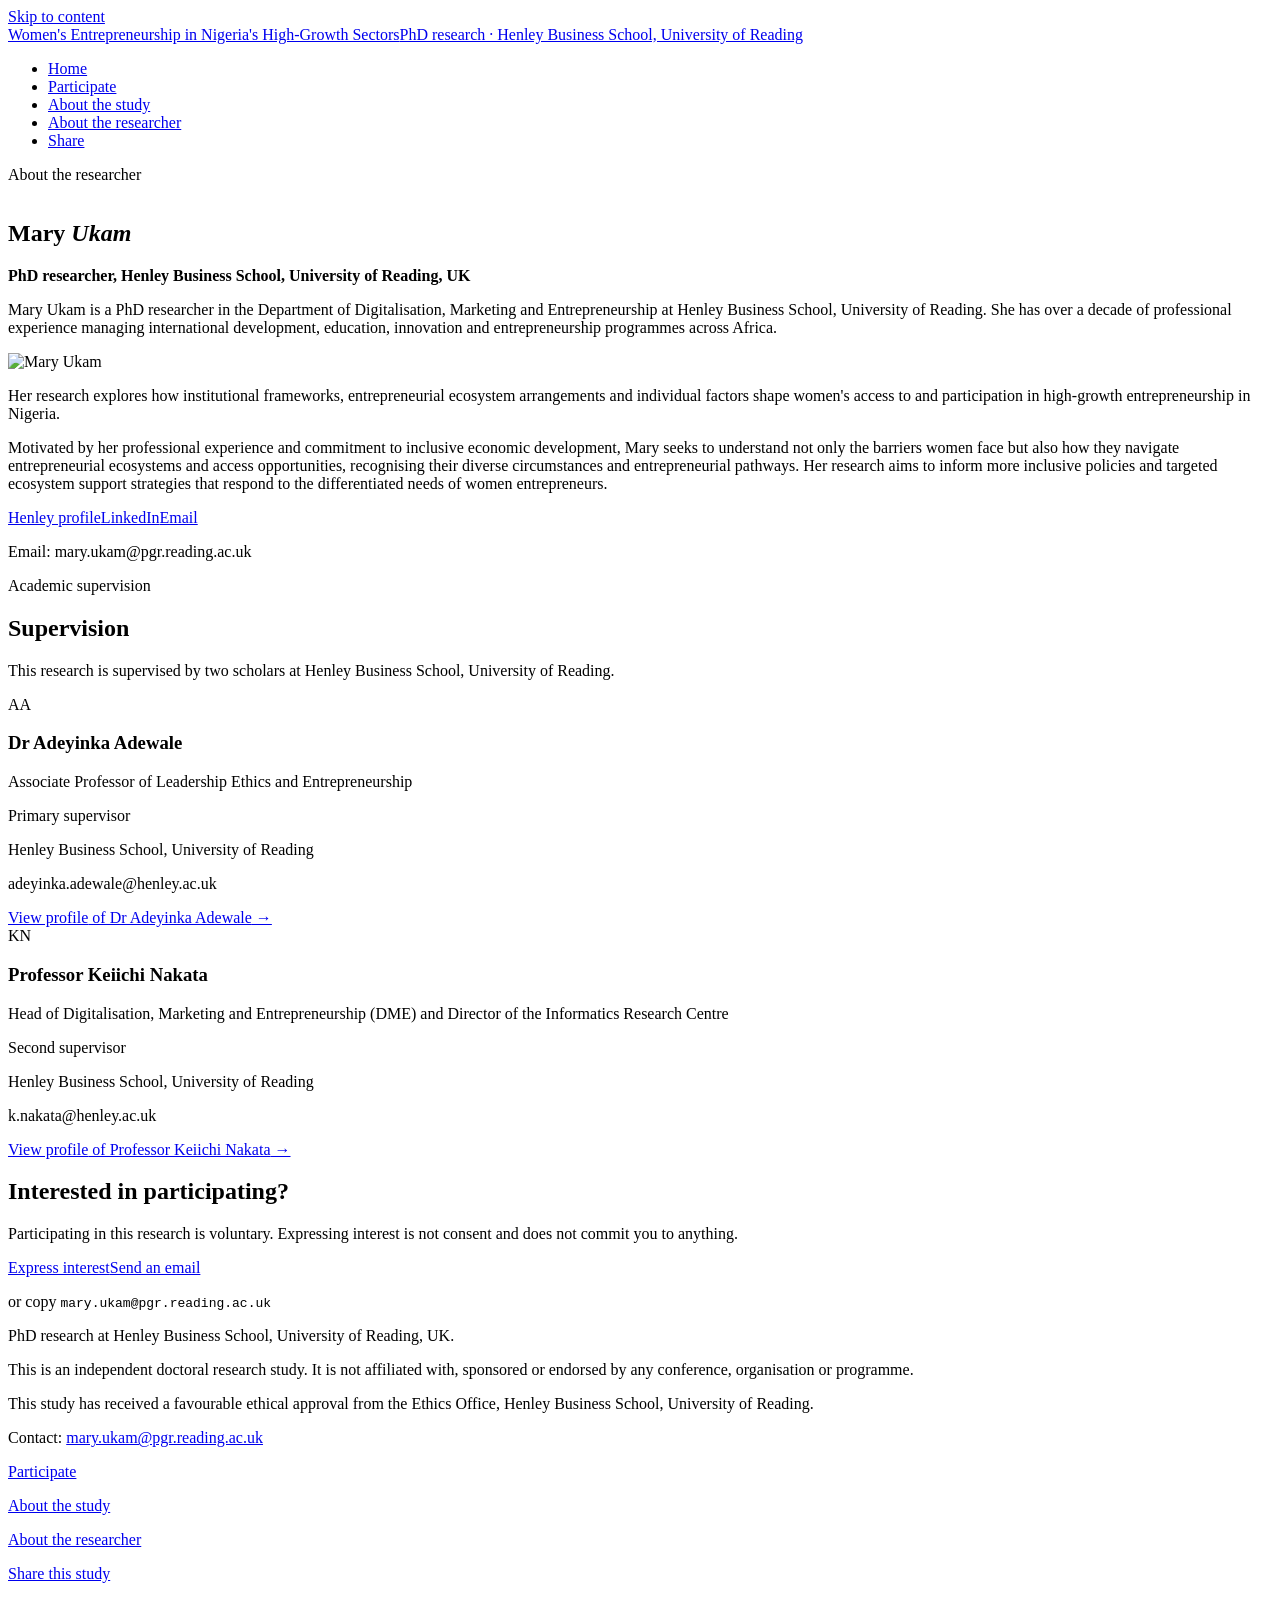
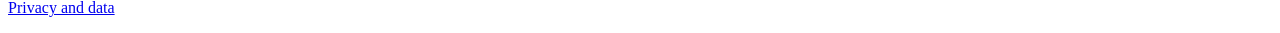
==== about-the-researcher.html @ 9beb4bb1 "Add files via upload" ====
<!doctype html>
<html lang="en-GB">
<head>
<meta charset="utf-8">
<meta name="viewport" content="width=device-width, initial-scale=1">
<title>About the researcher | Women's Entrepreneurship in Nigeria's High-Growth Sectors</title>
<meta name="description" content="Mary Ukam, PhD researcher at Henley Business School, University of Reading, and her supervisors.">
<link rel="preconnect" href="https://fonts.googleapis.com">
<link rel="preconnect" href="https://fonts.gstatic.com" crossorigin>
<!-- Before launch: replace this Google Fonts link with a self-hosted copy of Source Serif 4 (600, regular and italic). -->
<link rel="stylesheet" href="https://fonts.googleapis.com/css2?family=Source+Serif+4:ital,opsz,wght@0,8..60,400;0,8..60,600;1,8..60,600&amp;display=swap">
<link rel="stylesheet" href="assets/css/site.css">
</head>
<body>
<a class="rs-skip" href="#main">Skip to content</a>
<header class="rs-header"><div class="rs-wrap rs-header-inner">
  <a class="rs-brand" href="index.html"><span class="rs-brand-name">Women's Entrepreneurship in Nigeria's High-Growth Sectors</span><span class="rs-brand-aff">PhD research &middot; Henley Business School, University of Reading</span></a>
  <nav aria-label="Main"><ul class="rs-nav"><li><a href="index.html">Home</a></li><li><a href="participate.html">Participate</a></li><li><a href="about-the-study.html">About the study</a></li><li><a href="about-the-researcher.html" aria-current="page">About the researcher</a></li><li><a href="share.html">Share</a></li></ul></nav>
</div></header>
<main id="main">

<section class="rs-section"><div class="rs-wrap rs-stack-lg">
  <p class="rs-eyebrow">About the researcher</p>
  <div class="rs-person-panel">
    <div class="rs-panel rs-group-solid" style="align-content:end">
      <h1 class="rs-serif rs-display" style="color:var(--on-brand)">Mary <span style="font-style:italic">Ukam</span></h1>
      <p style="font-weight:600">PhD researcher, Henley Business School, University of Reading, UK</p>
      <p>Mary Ukam is a PhD researcher in the Department of Digitalisation, Marketing and Entrepreneurship at Henley Business School, University of Reading. She has over a decade of professional experience managing international development, education, innovation and entrepreneurship programmes across Africa.</p>
    </div>
    <div class="rs-photo"><picture><source srcset="assets/img/mary-ukam.webp" type="image/webp"><img src="assets/img/mary-ukam.jpg" alt="Mary Ukam" width="640" height="640"></picture></div>
  </div>
  <div class="rs-text rs-stack">
    <p>Her research explores how institutional frameworks, entrepreneurial ecosystem arrangements and individual factors shape women's access to and participation in high-growth entrepreneurship in Nigeria.</p>
    <p>Motivated by her professional experience and commitment to inclusive economic development, Mary seeks to understand not only the barriers women face but also how they navigate entrepreneurial ecosystems and access opportunities, recognising their diverse circumstances and entrepreneurial pathways. Her research aims to inform more inclusive policies and targeted ecosystem support strategies that respond to the differentiated needs of women entrepreneurs.</p>
    <div class="rs-pills"><a class="rs-pill" href="https://www.henley.ac.uk/research/centres/africa-research-centre/our-people">Henley profile</a><a class="rs-pill" href="https://www.linkedin.com/in/mary-ukam/">LinkedIn</a><a class="rs-pill" href="mailto:mary.ukam@pgr.reading.ac.uk">Email</a></div>
    <p class="rs-small">Email: <span class="rs-email">mary.ukam@pgr.reading.ac.uk</span></p>
  </div>
</div></section>

<section class="rs-section" style="background:var(--surface-tint)"><div class="rs-wrap rs-stack-lg">
  <div class="rs-section-head rs-center"><p class="rs-eyebrow">Academic supervision</p><h2 class="rs-serif rs-h2">Supervision</h2><p>This research is supervised by two scholars at Henley Business School, University of Reading.</p></div>
  <div class="rs-cards">
    <article class="rs-supervisor"><span class="rs-initials" aria-hidden="true">AA</span><h3>Dr Adeyinka Adewale</h3><p>Associate Professor of Leadership Ethics and Entrepreneurship</p><p class="rs-role">Primary supervisor</p><p class="rs-small">Henley Business School, University of Reading</p><p class="rs-small"><span class="rs-email">adeyinka.adewale@henley.ac.uk</span></p><a class="rs-more" href="https://www.henley.ac.uk/people/adeyinka-adewale">View profile<span class="rs-vh"> of Dr Adeyinka Adewale</span> &rarr;</a></article>
    <article class="rs-supervisor"><span class="rs-initials" aria-hidden="true">KN</span><h3>Professor Keiichi Nakata</h3><p>Head of Digitalisation, Marketing and Entrepreneurship (DME) and Director of the Informatics Research Centre</p><p class="rs-role">Second supervisor</p><p class="rs-small">Henley Business School, University of Reading</p><p class="rs-small"><span class="rs-email">k.nakata@henley.ac.uk</span></p><a class="rs-more" href="https://www.henley.ac.uk/people/keiichi-nakata">View profile<span class="rs-vh"> of Professor Keiichi Nakata</span> &rarr;</a></article>
  </div>
</div></section>
<section class="rs-cta rs-anchor"><div class="rs-wrap"><div class="rs-center">
  <h2 class="rs-serif rs-h2">Interested in <span class="rs-accent">participating</span>?</h2>
  <p class="rs-lead">Participating in this research is voluntary. Expressing interest is not consent and does not commit you to anything.</p>
  <div class="rs-actions"><a class="rs-btn rs-btn-primary" href="https://app.onlinesurveys.jisc.ac.uk/s/reading/research-study-interest">Express interest</a><a class="rs-btn rs-btn-secondary" href="mailto:mary.ukam@pgr.reading.ac.uk?subject=Research%20study%20interest">Send an email</a></div>
  <p class="rs-copyline">or copy <code>mary.ukam@pgr.reading.ac.uk</code></p>
</div></div></section>
</main>
<footer class="rs-footer"><div class="rs-wrap rs-footer-grid">
  <div><p>PhD research at Henley Business School, University of Reading, UK.</p><p class="rs-independence">This is an independent doctoral research study. It is not affiliated with, sponsored or endorsed by any conference, organisation or programme.</p></div>
  <div><p>This study has received a favourable ethical approval from the Ethics Office, Henley Business School, University of Reading.</p><p>Contact: <a href="mailto:mary.ukam@pgr.reading.ac.uk">mary.ukam@pgr.reading.ac.uk</a></p></div>
  <nav aria-label="Footer"><p><a href="participate.html">Participate</a></p><p><a href="about-the-study.html">About the study</a></p><p><a href="about-the-researcher.html">About the researcher</a></p><p><a href="share.html">Share this study</a></p><p><a href="privacy.html">Privacy and data</a></p></nav>
</div></footer>
</body>
</html>
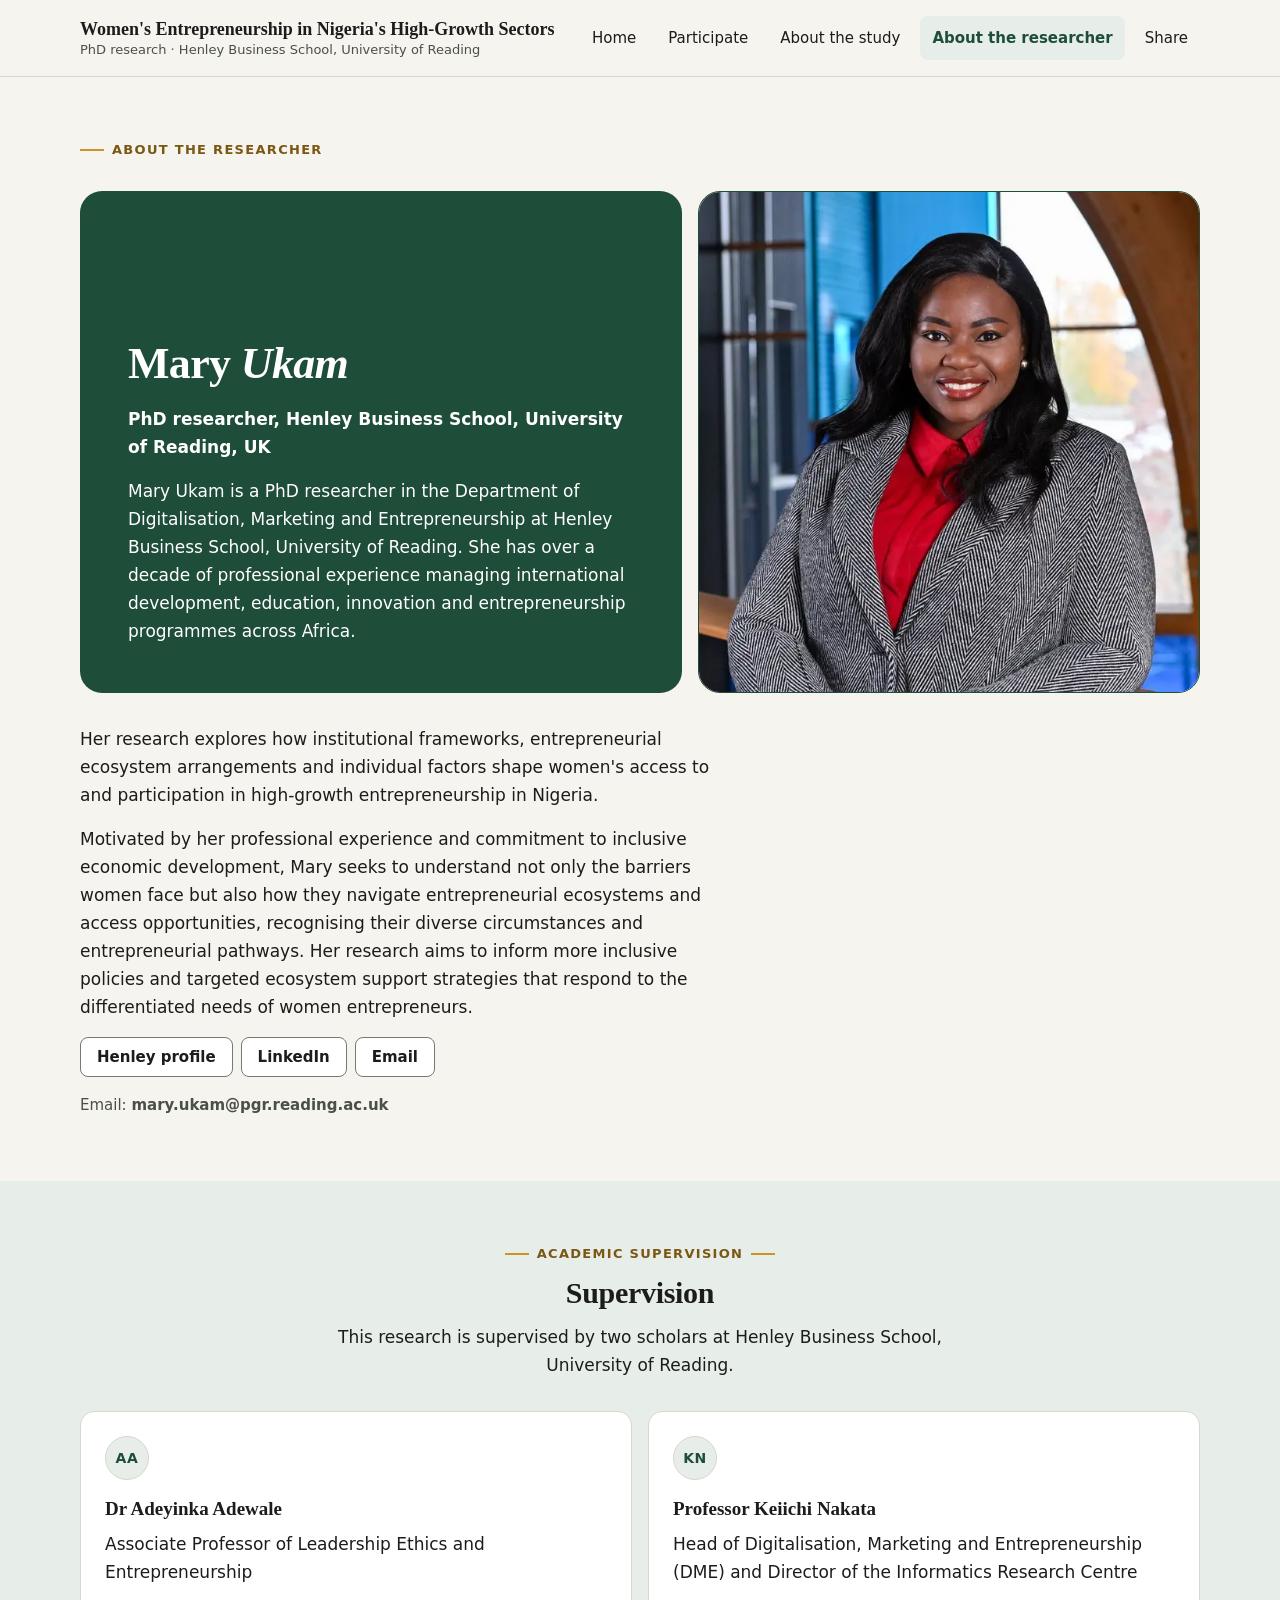
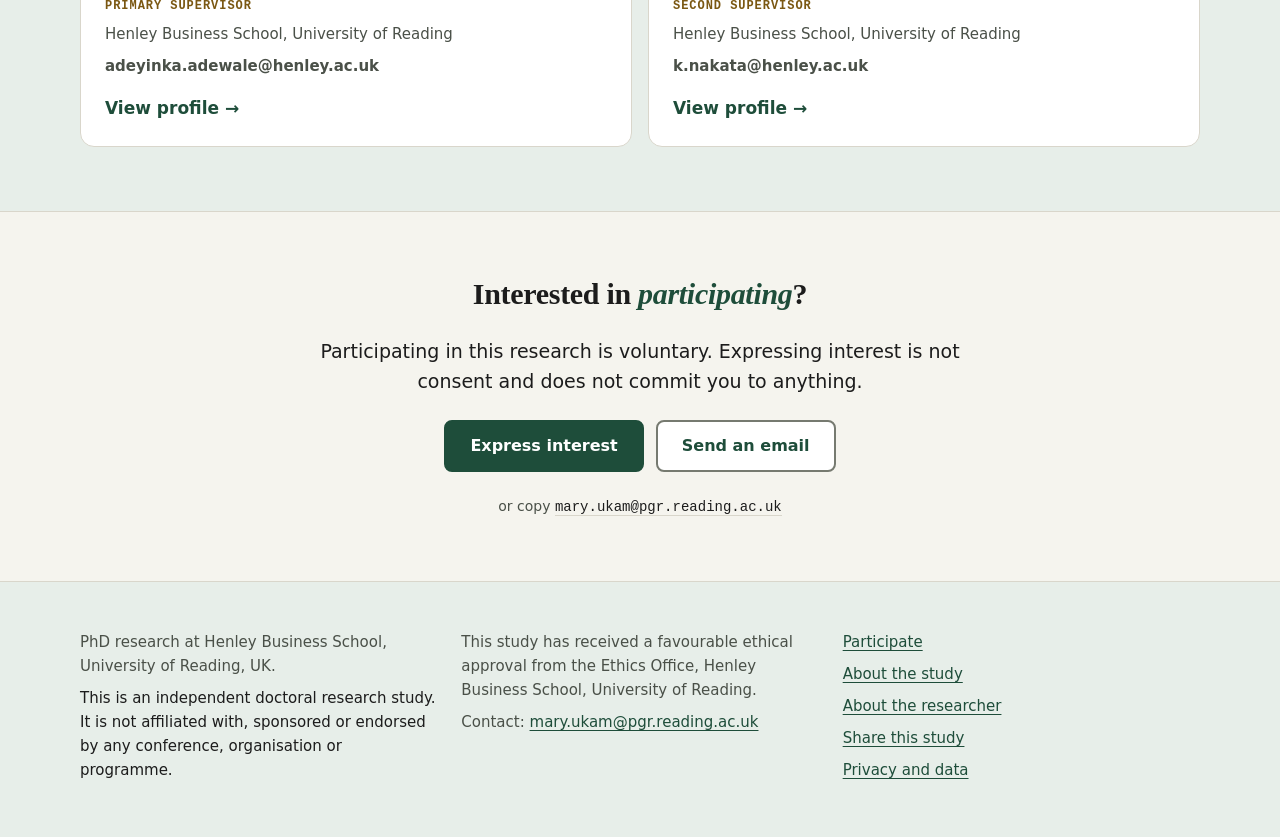
==== commit c065718f: "Update Henley profile link" ====
--- a/about-the-researcher.html
+++ b/about-the-researcher.html
@@ -32,7 +32,7 @@
   <div class="rs-text rs-stack">
     <p>Her research explores how institutional frameworks, entrepreneurial ecosystem arrangements and individual factors shape women's access to and participation in high-growth entrepreneurship in Nigeria.</p>
     <p>Motivated by her professional experience and commitment to inclusive economic development, Mary seeks to understand not only the barriers women face but also how they navigate entrepreneurial ecosystems and access opportunities, recognising their diverse circumstances and entrepreneurial pathways. Her research aims to inform more inclusive policies and targeted ecosystem support strategies that respond to the differentiated needs of women entrepreneurs.</p>
-    <div class="rs-pills"><a class="rs-pill" href="https://www.henley.ac.uk/research/centres/africa-research-centre/our-people">Henley profile</a><a class="rs-pill" href="https://www.linkedin.com/in/mary-ukam/">LinkedIn</a><a class="rs-pill" href="mailto:mary.ukam@pgr.reading.ac.uk">Email</a></div>
+    <div class="rs-pills"><a class="rs-pill" href="https://www.henley.ac.uk/people/mary-ukam">Henley profile</a><a class="rs-pill" href="https://www.linkedin.com/in/mary-ukam/">LinkedIn</a><a class="rs-pill" href="mailto:mary.ukam@pgr.reading.ac.uk">Email</a></div>
     <p class="rs-small">Email: <span class="rs-email">mary.ukam@pgr.reading.ac.uk</span></p>
   </div>
 </div></section>
--- a/assets/css/site.css
+++ b/assets/css/site.css
@@ -0,0 +1,268 @@
+/* Women's Entrepreneurship in Nigeria's High-Growth Sectors: site stylesheet.
+   Generated from design-system/tokens.json and design-system/components/bundle.css. */
+
+:root {
+  --surface: #F5F4EE;
+  --surface-raised: #FFFFFF;
+  --surface-tint: #E7EEE9;
+  --ink: #1C1C1C;
+  --ink-muted: #4A5048;
+  --brand: #1E4D3A;
+  --brand-hover: #163A2C;
+  --on-brand: #FFFFFF;
+  --gold: #C9952B;
+  --gold-ink: #7A5712;
+  --rule: #D9D6CB;
+  --border: #767A70;
+  --focus: var(--ink);
+  --gold-tint: #F4E9CF;
+  --chalkboard: #14281F;
+  --chalk: #EFEBDD;
+  --chalk-gold: #D9AE4E;
+  --chalk-green: #A9D3BC;
+  --space-1: 4px;
+  --space-2: 8px;
+  --space-3: 12px;
+  --space-4: 16px;
+  --space-6: 24px;
+  --space-8: 32px;
+  --space-12: 48px;
+  --space-16: 64px;
+  --space-24: 96px;
+  --radius-none: 0;
+  --radius-sm: 8px;
+  --radius-md: 14px;
+  --radius-lg: 22px;
+  --radius-round: 999px;
+  --measure-text: 40rem;
+  --measure-page: 72rem;
+  --font-serif: "Source Serif 4", Georgia, "Times New Roman", serif;
+  --font-sans: system-ui, -apple-system, "Segoe UI", Roboto, "Helvetica Neue", Arial, sans-serif;
+  color-scheme: light;
+}
+@media (prefers-color-scheme: dark) {
+  :root:not([data-theme="light"]) {
+  --surface: #111915;
+  --surface-raised: #18221D;
+  --surface-tint: #1E2D25;
+  --ink: #ECEAE2;
+  --ink-muted: #B4B9AF;
+  --brand: #8FCCAD;
+  --brand-hover: #A8D9BF;
+  --on-brand: #0E1F17;
+  --gold: #D6A642;
+  --gold-ink: #E0B860;
+  --rule: #2C3832;
+  --border: #7F877D;
+  --focus: var(--ink);
+  --gold-tint: #2E2614;
+  --chalkboard: #0C1813;
+  --chalk: #EFEBDD;
+  --chalk-gold: #D9AE4E;
+  --chalk-green: #A9D3BC;
+  color-scheme: dark;
+  }
+}
+:root[data-theme="dark"] {
+  --surface: #111915;
+  --surface-raised: #18221D;
+  --surface-tint: #1E2D25;
+  --ink: #ECEAE2;
+  --ink-muted: #B4B9AF;
+  --brand: #8FCCAD;
+  --brand-hover: #A8D9BF;
+  --on-brand: #0E1F17;
+  --gold: #D6A642;
+  --gold-ink: #E0B860;
+  --rule: #2C3832;
+  --border: #7F877D;
+  --focus: var(--ink);
+  --gold-tint: #2E2614;
+  --chalkboard: #0C1813;
+  --chalk: #EFEBDD;
+  --chalk-gold: #D9AE4E;
+  --chalk-green: #A9D3BC;
+  color-scheme: dark;
+}
+
+/* Research Website components. Every value comes from tokens.css. */
+body { margin: 0; background: var(--surface); color: var(--ink); font-family: var(--font-sans); font-size: 17px; line-height: 28px; }
+.rs-wrap { max-width: var(--measure-page); margin: 0 auto; padding-left: max(var(--space-4), env(safe-area-inset-left, 0px)); padding-right: max(var(--space-4), env(safe-area-inset-right, 0px)); }
+.rs-text { max-width: var(--measure-text); }
+.rs-center { text-align: center; margin-inline: auto; }
+.rs-serif { font-family: var(--font-serif); font-weight: 600; text-wrap: balance; color: var(--ink); margin: 0; }
+.rs-display { font-size: 44px; line-height: 50px; letter-spacing: -0.015em; }
+.rs-h1 { font-size: 36px; line-height: 42px; letter-spacing: -0.01em; }
+.rs-h2 { font-size: 30px; line-height: 36px; letter-spacing: -0.01em; }
+.rs-h3 { font-size: 21px; line-height: 28px; }
+@media (max-width: 480px) { .rs-display { font-size: 34px; line-height: 40px; } .rs-h1 { font-size: 30px; line-height: 36px; } .rs-h2 { font-size: 26px; line-height: 32px; } }
+.rs-accent { font-style: italic; color: var(--brand); }
+.rs-lead { font-size: 19px; line-height: 30px; margin: 0; }
+.rs-small { font-size: 15px; line-height: 24px; color: var(--ink-muted); margin: 0; }
+.rs-rule { border: 0; border-top: 1px solid var(--rule); margin: 0; }
+a { color: var(--brand); text-underline-offset: 3px; }
+a:hover { color: var(--brand-hover); }
+:focus-visible { outline: 3px solid var(--focus); outline-offset: 2px; }
+
+/* Label: small uppercase line above a heading. Left: a short gold rule before it. Centred: a rule each side. */
+.rs-eyebrow { display: flex; align-items: center; gap: var(--space-2); font-size: 13px; line-height: 18px; font-weight: 600; letter-spacing: 0.1em; text-transform: uppercase; color: var(--gold-ink); margin: 0; }
+.rs-eyebrow::before { content: ""; width: 24px; height: 2px; background: var(--gold); flex: none; }
+.rs-center .rs-eyebrow, .rs-eyebrow.rs-eyebrow-c { justify-content: center; }
+.rs-center .rs-eyebrow::after, .rs-eyebrow.rs-eyebrow-c::after { content: ""; width: 24px; height: 2px; background: var(--gold); flex: none; }
+
+/* Button and link pill */
+.rs-btn { display: inline-flex; align-items: center; justify-content: center; gap: var(--space-2); min-height: 48px; padding: var(--space-3) var(--space-6); border-radius: var(--radius-sm); font: 600 16px/24px var(--font-sans); text-decoration: none; cursor: pointer; border: 2px solid var(--brand); }
+.rs-btn-primary { background: var(--brand); color: var(--on-brand); }
+.rs-btn-primary:hover { background: var(--brand-hover); border-color: var(--brand-hover); color: var(--on-brand); }
+.rs-btn-secondary { background: var(--surface-raised); color: var(--brand); border-color: var(--border); }
+.rs-btn-secondary:hover { border-color: var(--brand); color: var(--brand-hover); }
+.rs-actions { display: flex; flex-wrap: wrap; gap: var(--space-3); align-items: center; }
+.rs-center .rs-actions { justify-content: center; }
+.rs-pills { display: flex; flex-wrap: wrap; gap: var(--space-2); }
+.rs-pill { display: inline-flex; align-items: center; min-height: 40px; padding: var(--space-1) var(--space-4); border: 1px solid var(--border); border-radius: var(--radius-sm); background: var(--surface-raised); color: var(--ink); font-size: 15px; font-weight: 600; text-decoration: none; }
+.rs-pill:hover { border-color: var(--brand); color: var(--brand); }
+
+/* Consent note */
+.rs-consent { display: flex; gap: var(--space-3); align-items: flex-start; font-size: 15px; line-height: 24px; color: var(--ink); margin: 0; }
+.rs-consent::before { content: ""; flex: none; width: 8px; height: 8px; margin-top: 8px; background: var(--gold); border-radius: 2px; }
+.rs-center .rs-consent { justify-content: center; }
+
+/* Centred opening (hero and page openings) */
+.rs-opening { padding-block: var(--space-16) var(--space-12); }
+.rs-opening .rs-center { display: grid; gap: var(--space-6); max-width: 46rem; justify-items: center; }
+.rs-byline { display: flex; align-items: center; gap: var(--space-3); text-align: left; }
+.rs-byline img { width: 56px; height: 56px; border-radius: var(--radius-round); object-fit: cover; }
+.rs-byline .rs-person-name { font: 600 17px/22px var(--font-serif); margin: 0; }
+
+/* Group cards: three deliberately different treatments */
+.rs-groups { display: grid; gap: var(--space-4); grid-template-columns: repeat(auto-fit, minmax(16rem, 1fr)); }
+.rs-group { border-radius: var(--radius-md); padding: var(--space-6); display: flex; flex-direction: column; gap: var(--space-3); min-width: 0; min-height: 15rem; }
+.rs-group p { margin: 0; }
+.rs-group a { margin-top: auto; font-weight: 600; }
+.rs-group-solid { background: var(--brand); color: var(--on-brand); }
+.rs-group-solid .rs-serif, .rs-group-solid a { color: var(--on-brand); }
+.rs-group-outline { background: var(--surface-raised); border: 1.5px solid var(--brand); }
+.rs-group-gold { background: var(--gold-tint); }
+
+/* Panels: larger content blocks in the same three treatments */
+.rs-panel { border-radius: var(--radius-lg); padding: var(--space-8) var(--space-6); display: grid; gap: var(--space-4); }
+@media (min-width: 720px) { .rs-panel { padding: var(--space-12); } }
+.rs-panel p, .rs-panel ul { margin: 0; }
+.rs-panel.rs-group-solid a { color: var(--on-brand); }
+
+/* Info cards (outlined, for study details) */
+.rs-cards { display: grid; gap: var(--space-4); grid-template-columns: repeat(auto-fit, minmax(min(100%, 22rem), 1fr)); }
+.rs-card { background: var(--surface-raised); border: 1px solid var(--rule); border-radius: var(--radius-md); padding: var(--space-6); display: grid; gap: var(--space-3); align-content: start; }
+.rs-card p { margin: 0; }
+
+/* Chalkboard band and chalk diagrams */
+.rs-chalk { background: var(--chalkboard); color: var(--chalk); padding-block: var(--space-12); }
+@media (min-width: 720px) { .rs-chalk { padding-block: var(--space-16); } }
+.rs-chalk .rs-serif { color: var(--chalk); }
+.rs-chalk .rs-eyebrow { color: var(--chalk-gold); }
+.rs-chalk .rs-eyebrow::before, .rs-chalk .rs-eyebrow::after { background: var(--chalk-gold); }
+.rs-chalk p { color: var(--chalk); }
+.rs-chalk a { color: var(--chalk-green); }
+.rs-chalk-figure { margin: 0 auto; max-width: 34rem; }
+.rs-chalk-figure svg { width: 100%; height: auto; display: block; }
+.rs-chalk-figure figcaption { margin-top: var(--space-4); text-align: center; font-size: 15px; line-height: 24px; color: var(--chalk-green); }
+.rs-chalk-figure-lg { max-width: 38rem; }
+.rs-chalk-figure .rs-chalk-caption { font-family: var(--font-serif); font-weight: 400; font-size: 19px; line-height: 29px; max-width: 34rem; margin-inline: auto; }
+@media (max-width: 480px) { .rs-chalk .rs-chalk-figure-lg { margin-inline: calc(-1 * var(--space-2)); } }
+
+/* Steps (a real sequence), chalk style */
+.rs-steps { list-style: none; margin: 0; padding: 0; display: grid; gap: var(--space-8); counter-reset: step; }
+@media (min-width: 860px) { .rs-steps { grid-template-columns: repeat(3, minmax(0, 1fr)); gap: var(--space-8); } }
+.rs-steps li { counter-increment: step; display: grid; gap: var(--space-3); align-content: start; position: relative; }
+.rs-steps li::before { content: counter(step); display: grid; place-items: center; width: 52px; height: 52px; border: 2px solid var(--chalk-gold); border-radius: 48% 52% 46% 54% / 55% 45% 55% 45%; font: 600 24px/1 var(--font-serif); color: var(--chalk-gold); }
+@media (min-width: 860px) { .rs-steps li:not(:last-child)::after { content: ""; position: absolute; top: 26px; left: 72px; right: -16px; border-top: 2px dashed var(--chalk-green); opacity: 0.8; } }
+.rs-steps strong { display: block; font-family: var(--font-serif); font-size: 21px; line-height: 28px; color: var(--chalk); }
+.rs-steps p { margin: 0; color: var(--chalk); }
+
+/* Closing call to action */
+.rs-cta { padding-block: var(--space-16); border-top: 1px solid var(--rule); }
+.rs-cta .rs-center { display: grid; gap: var(--space-6); max-width: 40rem; justify-items: center; }
+.rs-copyline { font-size: 14px; line-height: 20px; color: var(--ink-muted); }
+.rs-copyline code { font-family: ui-monospace, "SFMono-Regular", Menlo, Consolas, monospace; font-size: 14px; color: var(--ink); border-bottom: 1px solid var(--rule); user-select: all; }
+
+/* Accordion (native details, works without JavaScript) */
+.rs-acc { border-top: 1px solid var(--rule); }
+.rs-acc details { border-bottom: 1px solid var(--rule); }
+.rs-acc summary { cursor: pointer; list-style: none; display: flex; justify-content: space-between; gap: var(--space-4); padding: var(--space-4) 0; font: 600 19px/27px var(--font-serif); color: var(--ink); }
+.rs-acc summary::-webkit-details-marker { display: none; }
+.rs-acc summary::after { content: "+"; font-family: var(--font-sans); color: var(--brand); font-weight: 400; }
+.rs-acc details[open] summary::after { content: "\2212"; }
+.rs-acc .rs-acc-body { padding-bottom: var(--space-6); max-width: var(--measure-text); }
+
+/* Header */
+.rs-header { border-bottom: 1px solid var(--rule); background: var(--surface); }
+.rs-header-inner { display: flex; flex-wrap: wrap; align-items: center; justify-content: space-between; gap: var(--space-3) var(--space-6); padding-block: var(--space-4); }
+.rs-brand { display: flex; flex-direction: column; text-decoration: none; color: var(--ink); }
+.rs-brand-name { font: 600 18px/24px var(--font-serif); }
+.rs-brand-aff { font-size: 13px; line-height: 18px; color: var(--ink-muted); }
+.rs-nav { display: flex; flex-wrap: wrap; gap: var(--space-1) var(--space-2); margin: 0; padding: 0; list-style: none; font-size: 15px; }
+.rs-nav a { color: var(--ink); text-decoration: none; padding: var(--space-2) var(--space-3); display: inline-block; border-radius: var(--radius-sm); }
+.rs-nav a:hover { color: var(--brand); background: var(--surface-tint); }
+.rs-nav a[aria-current="page"] { background: var(--surface-tint); color: var(--brand); font-weight: 600; }
+
+/* Researcher panel (About the researcher) */
+.rs-person-panel { display: grid; gap: var(--space-4); grid-template-columns: minmax(0, 1fr); }
+@media (min-width: 860px) { .rs-person-panel { grid-template-columns: minmax(0, 1.2fr) minmax(0, 1fr); align-items: stretch; } }
+.rs-person-panel .rs-photo { border-radius: var(--radius-lg); overflow: hidden; border: 1.5px solid var(--brand); background: var(--surface-raised); }
+.rs-person-panel .rs-photo img { width: 100%; height: 100%; aspect-ratio: 1; object-fit: cover; }
+
+/* Supervisor card */
+.rs-supervisor { background: var(--surface-raised); border: 1px solid var(--rule); border-radius: var(--radius-md); padding: var(--space-6); display: grid; gap: var(--space-2); align-content: start; text-align: left; }
+.rs-initials { width: 44px; height: 44px; border-radius: var(--radius-round); display: grid; place-items: center; background: var(--surface-tint); color: var(--brand); font: 600 14px/1 var(--font-sans); letter-spacing: 0.04em; border: 1px solid var(--rule); margin-bottom: var(--space-2); }
+.rs-supervisor h3 { font: 600 19px/26px var(--font-serif); margin: 0; }
+.rs-role { font: 600 12px/16px ui-monospace, "SFMono-Regular", Menlo, Consolas, monospace; letter-spacing: 0.08em; text-transform: uppercase; color: var(--gold-ink); margin: var(--space-1) 0 0; }
+.rs-supervisor a.rs-more { font-weight: 600; text-decoration: none; margin-top: var(--space-2); }
+.rs-supervisor a.rs-more:hover { text-decoration: underline; }
+
+/* Copy text */
+.rs-copy { background: var(--surface-raised); border: 1px solid var(--border); border-radius: var(--radius-md); padding: var(--space-6); display: grid; gap: var(--space-4); }
+.rs-copy p { margin: 0; }
+
+/* Footer */
+.rs-footer { background: var(--surface-tint); border-top: 1px solid var(--rule); padding-block: var(--space-12); font-size: 15px; line-height: 24px; }
+.rs-footer-grid { display: grid; gap: var(--space-6); grid-template-columns: repeat(auto-fit, minmax(14rem, 1fr)); }
+.rs-footer p { margin: 0 0 var(--space-2); color: var(--ink-muted); }
+.rs-footer .rs-independence { color: var(--ink); }
+
+/* On phones, long centred paragraphs are hard to read: keep headings centred, left-align the text */
+@media (max-width: 600px) {
+  .rs-opening .rs-center, .rs-cta .rs-center { justify-items: stretch; }
+  .rs-opening .rs-center > p:not(.rs-eyebrow), .rs-cta .rs-center > p:not(.rs-copyline), .rs-section-head.rs-center > p:not(.rs-eyebrow) { text-align: left; }
+  .rs-center .rs-consent { justify-content: flex-start; text-align: left; }
+  .rs-center .rs-actions { justify-content: flex-start; }
+}
+
+@media (prefers-reduced-motion: reduce) { * { transition: none !important; } }
+
+
+/* Page structure */
+* { box-sizing: border-box; }
+html { -webkit-text-size-adjust: 100%; }
+body { min-height: 100vh; display: flex; flex-direction: column; }
+main { flex: 1; }
+img { max-width: 100%; height: auto; display: block; }
+h1, h2, h3 { margin: 0; }
+p { margin: 0; }
+.rs-vh { position: absolute; width: 1px; height: 1px; padding: 0; margin: -1px; overflow: hidden; clip: rect(0 0 0 0); white-space: nowrap; border: 0; }
+.rs-skip { position: absolute; left: var(--space-4); top: -100px; background: var(--brand); color: var(--on-brand); padding: var(--space-2) var(--space-4); z-index: 10; border-radius: var(--radius-sm); }
+.rs-skip:focus { top: var(--space-2); }
+.rs-section { padding-block: var(--space-12); }
+@media (min-width: 720px) { .rs-section { padding-block: var(--space-16); } }
+.rs-stack { display: grid; gap: var(--space-4); }
+.rs-stack-lg { display: grid; gap: var(--space-8); }
+.rs-section-head { display: grid; gap: var(--space-3); }
+.rs-section-head.rs-center { justify-items: center; max-width: 40rem; }
+.rs-list { margin: 0; padding-left: 1.25em; display: grid; gap: var(--space-2); }
+.rs-tagline { font-family: var(--font-serif); font-style: italic; font-size: 19px; line-height: 28px; }
+.rs-group-solid .rs-tagline { color: var(--on-brand); }
+.rs-email { font-weight: 600; overflow-wrap: anywhere; }
+.rs-doc-actions { display: flex; flex-wrap: wrap; gap: var(--space-3); margin-top: var(--space-2); }
+.rs-acc-body > * + * { margin-top: var(--space-3); }
+.rs-acc-body ul, .rs-acc-body ol { margin: 0; padding-left: 1.25em; display: grid; gap: var(--space-2); }
+.rs-jump { display: flex; flex-wrap: wrap; justify-content: center; gap: var(--space-2); }
+.rs-anchor { scroll-margin-top: var(--space-4); }
